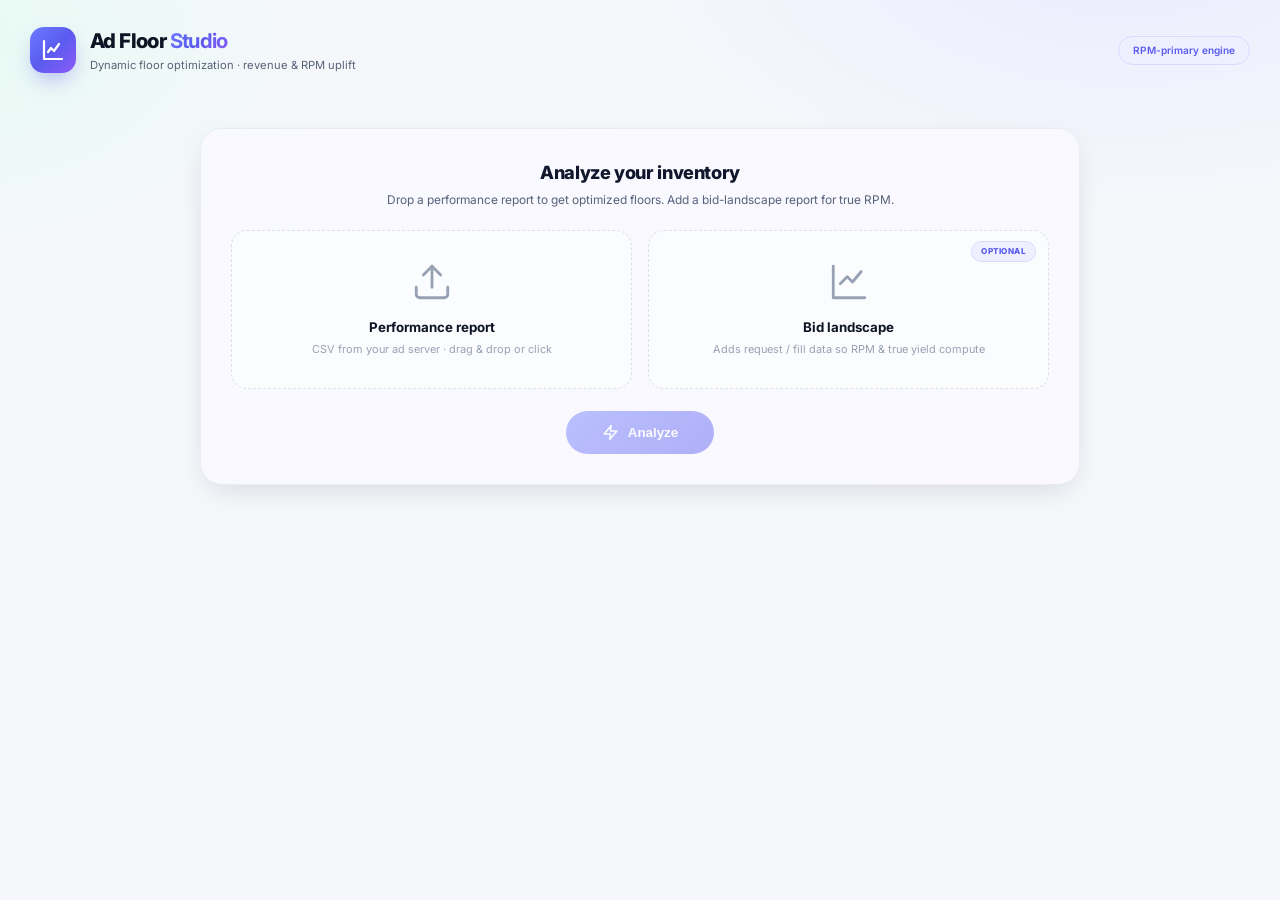
==== templates/index.html @ fa37f031 "feat: bid-landscape-driven dynamic floor engine + revamped UI Reworks the dynamic floors model from " ====
<!DOCTYPE html>
<html lang="en">
<head>
    <meta charset="UTF-8">
    <meta name="viewport" content="width=device-width, initial-scale=1.0">
    <meta name="description" content="Dynamic floor price optimization for ad units.">
    <title>Ad Floor Studio</title>
    <link rel="preconnect" href="https://fonts.googleapis.com">
    <link href="https://fonts.googleapis.com/css2?family=Inter:wght@400;500;600;700;800&display=swap" rel="stylesheet">
    <link rel="stylesheet" href="/static/style.css?v=20">
</head>
<body>
<div class="app">

    <!-- Header -->
    <header class="hdr">
        <div class="hdr-l">
            <div class="logo">
                <svg viewBox="0 0 24 24" fill="none" stroke="currentColor" stroke-width="2.2" stroke-linecap="round" stroke-linejoin="round"><path d="M3 3v18h18"/><path d="M7 14l3-4 3 3 5-7"/></svg>
            </div>
            <div>
                <h1>Ad Floor <b>Studio</b></h1>
                <div class="sub">Dynamic floor optimization · revenue &amp; RPM uplift</div>
            </div>
        </div>
        <span class="hdr-pill">RPM-primary engine</span>
    </header>

    <!-- Upload -->
    <section class="upload-wrap" id="upload-wrap">
        <div class="upload-card">
            <div class="upload-head">
                <h2>Analyze your inventory</h2>
                <p>Drop a performance report to get optimized floors. Add a bid-landscape report for true RPM.</p>
            </div>
            <div class="drops">
                <div class="drop" id="drop-main">
                    <svg class="ic" viewBox="0 0 24 24" fill="none" stroke="currentColor" stroke-width="1.6" stroke-linecap="round" stroke-linejoin="round"><path d="M21 15v4a2 2 0 0 1-2 2H5a2 2 0 0 1-2-2v-4"/><polyline points="17 8 12 3 7 8"/><line x1="12" y1="3" x2="12" y2="15"/></svg>
                    <h3>Performance report</h3>
                    <p>CSV from your ad server · drag &amp; drop or click</p>
                    <input type="file" id="file-main" accept=".csv" hidden>
                    <div class="file-chip" id="chip-main"><span id="name-main"></span><span class="x" id="x-main">&times;</span></div>
                </div>
                <div class="drop" id="drop-bid">
                    <span class="opt-tag">Optional</span>
                    <svg class="ic" viewBox="0 0 24 24" fill="none" stroke="currentColor" stroke-width="1.6" stroke-linecap="round" stroke-linejoin="round"><path d="M3 3v18h18"/><path d="M7 13l4-4 3 3 5-6"/></svg>
                    <h3>Bid landscape</h3>
                    <p>Adds request / fill data so RPM &amp; true yield compute</p>
                    <input type="file" id="file-bid" accept=".csv" hidden>
                    <div class="file-chip" id="chip-bid"><span id="name-bid"></span><span class="x" id="x-bid">&times;</span></div>
                </div>
            </div>
            <div class="analyze-row">
                <button class="btn-go" id="btn-go" disabled>
                    <svg width="17" height="17" viewBox="0 0 24 24" fill="none" stroke="currentColor" stroke-width="2.2" stroke-linecap="round" stroke-linejoin="round"><polygon points="13 2 3 14 12 14 11 22 21 10 12 10 13 2"/></svg>
                    Analyze
                </button>
            </div>
        </div>
    </section>

    <!-- Loading -->
    <div class="loader" id="loader">
        <div class="orbit"><span></span><span></span></div>
        <p>Crunching your inventory…</p>
        <small>Optimizing floors, projecting RPM, scoring outcomes</small>
    </div>

    <!-- Error -->
    <div class="err" id="err">
        <svg width="16" height="16" viewBox="0 0 24 24" fill="none" stroke="currentColor" stroke-width="2"><circle cx="12" cy="12" r="10"/><line x1="12" y1="8" x2="12" y2="13"/><line x1="12" y1="16.5" x2="12" y2="16.6"/></svg>
        <span id="err-msg"></span><span class="x" id="err-x">&times;</span>
    </div>

    <!-- Results -->
    <section class="results" id="results">

        <div class="kpis" id="kpis"></div>

        <h3 class="sec-title">Key insights</h3>
        <div class="insights" id="insights"></div>

        <div class="tabs" id="tabs">
            <span class="tab-glider" id="glider"></span>
            <button class="tab active" data-tab="basic">Country &amp; Device <span class="cnt" id="cnt-basic">0</span></button>
            <button class="tab" data-tab="detailed">Full Breakdown <span class="cnt" id="cnt-detailed">0</span></button>
            <button class="tab" data-tab="site">Sites</button>
            <button class="tab" data-tab="trends">Day-of-Week</button>
            <button class="tab" data-tab="history">History</button>
            <div class="tab-actions">
                <button class="btn-dl" id="btn-dl">
                    <svg width="14" height="14" viewBox="0 0 24 24" fill="none" stroke="currentColor" stroke-width="2.2" stroke-linecap="round" stroke-linejoin="round"><path d="M21 15v4a2 2 0 0 1-2 2H5a2 2 0 0 1-2-2v-4"/><polyline points="7 10 12 15 17 10"/><line x1="12" y1="15" x2="12" y2="3"/></svg>
                    Export CSV
                </button>
            </div>
        </div>

        <div class="meta" id="meta"></div>

        <div class="search" id="search">
            <svg width="16" height="16" viewBox="0 0 24 24" fill="none" stroke="currentColor" stroke-width="2"><circle cx="11" cy="11" r="8"/><line x1="21" y1="21" x2="16.65" y2="16.65"/></svg>
            <input type="text" id="search-in" placeholder="Search ad unit, country, device…">
        </div>

        <!-- Basic / Detailed share a host -->
        <div class="panel on" id="panel-basic"><div class="tbl-wrap"><table class="tbl" id="t-basic"></table></div></div>
        <div class="panel" id="panel-detailed"><div class="tbl-wrap"><table class="tbl" id="t-detailed"></table></div></div>

        <div class="panel" id="panel-site">
            <div class="sitekpis" id="site-kpis"></div>
            <div class="tbl-wrap"><table class="tbl" id="t-site"></table></div>
        </div>

        <div class="panel" id="panel-trends">
            <div class="trend-grid">
                <div class="card">
                    <h3>Network daily eCPM</h3>
                    <div class="bars" id="net-bars"></div>
                    <div class="note" id="net-note"></div>
                </div>
                <div class="card">
                    <h3>Site daily eCPM <select id="site-sel"></select></h3>
                    <div class="bars" id="site-bars"></div>
                    <div class="note" id="site-note"></div>
                </div>
            </div>
            <div class="card">
                <h3>Weekday vs weekend &amp; floor actions</h3>
                <div class="tbl-wrap" style="border:none;box-shadow:none"><table class="tbl" id="t-ww"></table></div>
            </div>
        </div>

        <div class="panel" id="panel-history"><div id="history"></div></div>

    </section>
</div>
<script src="/static/script.js?v=20"></script>
</body>
</html>
---- static/style.css ----
/* ════════════════════════════════════════════════════════════════════
   Ad Floor Studio — lightweight, animated, vanilla CSS
   ════════════════════════════════════════════════════════════════════ */
*,*::before,*::after{margin:0;padding:0;box-sizing:border-box}

:root{
    --bg:#f5f7fb;
    --surface:#ffffff;
    --surface-2:#fbfcfe;
    --border:#e8ecf4;
    --border-strong:#dbe1ec;
    --text:#0d1424;
    --text-2:#586277;
    --text-3:#98a1b3;
    --indigo:#5b5bf0;
    --indigo-2:#7c4dff;
    --indigo-soft:#eef0ff;
    --accent-grad:linear-gradient(135deg,#6d7bff 0%,#5b5bf0 50%,#8b5cf6 100%);
    --green:#0fae6e;--green-bg:#e9faf2;--green-bdr:#b7eccf;
    --red:#f0436a;--red-bg:#fdedf1;--red-bdr:#fac6d3;
    --amber:#e08600;--amber-bg:#fff6e6;
    --grey:#64748b;--grey-bg:#f3f5f9;--grey-bdr:#e3e8f0;
    --r:10px;--r-lg:16px;--r-xl:22px;
    --sh-xs:0 1px 2px rgba(13,20,36,.05);
    --sh-sm:0 2px 8px -2px rgba(13,20,36,.08);
    --sh-md:0 10px 30px -8px rgba(13,20,36,.14);
    --sh-lg:0 24px 60px -16px rgba(40,40,120,.28);
    --ease:cubic-bezier(.22,.61,.36,1);
    --ease-out:cubic-bezier(.16,1,.3,1);
}

html{font-size:14px}
body{
    font-family:'Inter',-apple-system,BlinkMacSystemFont,'Segoe UI',sans-serif;
    color:var(--text);line-height:1.5;min-height:100vh;-webkit-font-smoothing:antialiased;
    background:
        radial-gradient(900px 500px at 88% -8%,#e9ebff 0%,transparent 55%),
        radial-gradient(800px 460px at -6% 4%,#e6fbf3 0%,transparent 50%),
        var(--bg);
    background-attachment:fixed;
}
::selection{background:var(--indigo);color:#fff}

/* scrollbars */
*::-webkit-scrollbar{width:10px;height:10px}
*::-webkit-scrollbar-thumb{background:#cfd6e4;border-radius:20px;border:2px solid transparent;background-clip:content-box}
*::-webkit-scrollbar-thumb:hover{background:#b6bfd2;background-clip:content-box}

.app{max-width:1320px;margin:0 auto;padding:0 26px 80px}

/* ─── Header ─────────────────────────────────────────────────── */
.hdr{display:flex;align-items:center;justify-content:space-between;padding:26px 4px 22px;animation:drop .6s var(--ease-out) both}
.hdr-l{display:flex;align-items:center;gap:14px}
.logo{width:46px;height:46px;border-radius:14px;background:var(--accent-grad);display:grid;place-items:center;color:#fff;
    box-shadow:0 10px 24px -8px rgba(91,91,240,.6);animation:float 5s ease-in-out infinite}
.logo svg{width:24px;height:24px}
.hdr h1{font-size:1.45rem;font-weight:800;letter-spacing:-.03em}
.hdr h1 b{background:var(--accent-grad);-webkit-background-clip:text;background-clip:text;-webkit-text-fill-color:transparent}
.hdr .sub{font-size:.8rem;color:var(--text-2);margin-top:1px}
.hdr-pill{font-size:.72rem;font-weight:600;color:var(--indigo);background:var(--indigo-soft);
    border:1px solid #d7daff;border-radius:30px;padding:6px 14px}

/* ─── Upload ─────────────────────────────────────────────────── */
.upload-wrap{display:flex;justify-content:center;padding:32px 0 8px;animation:rise .7s var(--ease-out) both}
.upload-card{width:100%;max-width:880px;background:var(--surface);border:1px solid var(--border);
    border-radius:var(--r-xl);padding:30px;box-shadow:var(--sh-md);position:relative;overflow:hidden}
.upload-card::before{content:'';position:absolute;inset:0;background:var(--accent-grad);opacity:.04;pointer-events:none}
.upload-head{text-align:center;margin-bottom:22px}
.upload-head h2{font-size:1.3rem;font-weight:800;letter-spacing:-.02em}
.upload-head p{color:var(--text-2);font-size:.85rem;margin-top:4px}
.drops{display:grid;grid-template-columns:1fr 1fr;gap:16px}
@media(max-width:640px){.drops{grid-template-columns:1fr}}
.drop{position:relative;border:1.5px dashed var(--border-strong);border-radius:var(--r-lg);padding:30px 20px;
    text-align:center;cursor:pointer;transition:all .25s var(--ease);background:var(--surface-2)}
.drop:hover{border-color:var(--indigo);background:var(--indigo-soft);transform:translateY(-3px);box-shadow:var(--sh-sm)}
.drop.drag{border-color:var(--indigo);background:var(--indigo-soft);transform:scale(1.015)}
.drop.filled{border-style:solid;border-color:var(--green);background:var(--green-bg)}
.drop .ic{width:42px;height:42px;color:var(--text-3);margin:0 auto 10px;transition:color .25s,transform .25s}
.drop:hover .ic{color:var(--indigo);transform:translateY(-2px)}
.drop.filled .ic{color:var(--green)}
.drop h3{font-size:.95rem;font-weight:700}
.drop p{font-size:.78rem;color:var(--text-3);margin-top:3px}
.opt-tag{position:absolute;top:10px;right:12px;font-size:.58rem;font-weight:800;letter-spacing:.06em;text-transform:uppercase;
    color:var(--indigo);background:var(--indigo-soft);border:1px solid #d7daff;border-radius:20px;padding:3px 9px}
.file-chip{display:none;align-items:center;gap:7px;justify-content:center;margin-top:12px;font-size:.78rem;
    font-weight:600;color:var(--green);animation:pop .35s var(--ease-out)}
.file-chip .x{cursor:pointer;color:var(--text-3);font-size:1rem;line-height:1;padding:0 2px}
.file-chip .x:hover{color:var(--red)}
.analyze-row{display:flex;justify-content:center;margin-top:22px}
.btn-go{display:inline-flex;align-items:center;gap:9px;padding:13px 36px;font-size:.95rem;font-weight:700;color:#fff;
    background:var(--accent-grad);background-size:200% 100%;border:none;border-radius:30px;cursor:pointer;
    box-shadow:0 12px 26px -10px rgba(91,91,240,.7);transition:all .3s var(--ease);background-position:0 0}
.btn-go:hover:not(:disabled){background-position:100% 0;transform:translateY(-2px);box-shadow:0 16px 32px -10px rgba(91,91,240,.8)}
.btn-go:active:not(:disabled){transform:translateY(0)}
.btn-go:disabled{opacity:.45;cursor:not-allowed;box-shadow:none}

/* ─── Loading ────────────────────────────────────────────────── */
.loader{display:none;flex-direction:column;align-items:center;gap:18px;padding:70px 0;animation:fade .3s}
.loader.on{display:flex}
.orbit{width:54px;height:54px;position:relative}
.orbit span{position:absolute;inset:0;border:3px solid transparent;border-radius:50%}
.orbit span:nth-child(1){border-top-color:var(--indigo);animation:spin .9s linear infinite}
.orbit span:nth-child(2){border-right-color:var(--indigo-2);animation:spin 1.4s linear infinite reverse;inset:7px}
.loader p{font-weight:600;color:var(--text-2)}
.loader small{color:var(--text-3);font-size:.78rem}

/* ─── Error ──────────────────────────────────────────────────── */
.err{display:none;align-items:center;gap:9px;background:var(--red-bg);border:1px solid var(--red-bdr);
    border-radius:var(--r);padding:12px 16px;margin:16px 0;color:var(--red);font-size:.83rem;font-weight:600;animation:pop .3s}
.err.on{display:flex}
.err .x{margin-left:auto;cursor:pointer;opacity:.6}.err .x:hover{opacity:1}

/* ─── Results ────────────────────────────────────────────────── */
.results{display:none}
.results.on{display:block;animation:fade .4s}

/* KPI strip */
.kpis{display:grid;grid-template-columns:repeat(auto-fit,minmax(180px,1fr));gap:16px;margin:28px 0}
.kpi{position:relative;overflow:hidden;background:var(--surface);border:1px solid var(--border);border-radius:var(--r-lg);
    padding:18px 20px;box-shadow:var(--sh-xs);opacity:0;transform:translateY(14px);
    animation:rise .55s var(--ease-out) forwards;transition:transform .25s var(--ease),box-shadow .25s}
.kpi:hover{transform:translateY(-4px);box-shadow:var(--sh-md)}
.kpi::after{content:'';position:absolute;left:0;top:0;bottom:0;width:4px;background:var(--accent-grad);
    transform:scaleY(0);transform-origin:top;animation:growY .6s var(--ease-out) .2s forwards}
.kpi.up::after{background:linear-gradient(180deg,#22c55e,#0fae6e)}
.kpi.down::after{background:linear-gradient(180deg,#fb7185,#f0436a)}
.kpi .lbl{font-size:.68rem;font-weight:700;letter-spacing:.07em;text-transform:uppercase;color:var(--text-3)}
.kpi .val{font-size:1.85rem;font-weight:800;letter-spacing:-.02em;margin-top:6px;line-height:1.05;font-variant-numeric:tabular-nums}
.kpi .sub{font-size:.72rem;color:var(--text-2);margin-top:4px}
.kpi .sub.pos{color:var(--green);font-weight:700}.kpi .sub.neg{color:var(--red);font-weight:700}

/* Insights */
.sec-title{font-size:.95rem;font-weight:700;margin:6px 2px 14px}
.insights{display:grid;grid-template-columns:repeat(auto-fit,minmax(250px,1fr));gap:14px;margin-bottom:26px}
.ins{background:var(--surface);border:1px solid var(--border);border-radius:var(--r-lg);padding:16px 18px;
    box-shadow:var(--sh-xs);opacity:0;transform:translateY(14px);animation:rise .5s var(--ease-out) forwards;
    transition:transform .25s,box-shadow .25s}
.ins:hover{transform:translateY(-3px);box-shadow:var(--sh-sm)}
.ins h4{font-size:.82rem;font-weight:700;display:flex;align-items:center;gap:7px;margin-bottom:9px}
.ins .em{font-size:.95rem}
.ins ul{list-style:none}
.ins li{font-size:.76rem;color:var(--text-2);padding:4px 0;line-height:1.45;border-bottom:1px solid var(--border)}
.ins li:last-child{border-bottom:none}

/* Tabs */
.tabs{position:relative;display:flex;align-items:center;gap:4px;flex-wrap:wrap;
    background:var(--surface);border:1px solid var(--border);border-radius:30px;padding:5px;margin-bottom:18px;box-shadow:var(--sh-xs)}
.tab{position:relative;z-index:1;display:inline-flex;align-items:center;gap:6px;padding:9px 16px;font-size:.8rem;
    font-weight:600;color:var(--text-2);background:none;border:none;border-radius:24px;cursor:pointer;transition:color .25s;white-space:nowrap}
.tab:hover{color:var(--text)}
.tab.active{color:#fff}
.tab .cnt{font-size:.66rem;background:var(--grey-bg);color:var(--text-2);padding:1px 7px;border-radius:20px;font-weight:700;transition:all .25s}
.tab.active .cnt{background:rgba(255,255,255,.25);color:#fff}
.tab-glider{position:absolute;z-index:0;top:5px;height:calc(100% - 10px);border-radius:24px;background:var(--accent-grad);
    box-shadow:0 6px 16px -6px rgba(91,91,240,.7);transition:transform .35s var(--ease),width .35s var(--ease);left:0}
.tab-actions{margin-left:auto;display:flex;gap:8px;padding-right:4px}
.btn-dl{display:inline-flex;align-items:center;gap:6px;padding:8px 15px;font-size:.78rem;font-weight:700;color:var(--indigo);
    background:var(--indigo-soft);border:1px solid #d7daff;border-radius:24px;cursor:pointer;transition:all .25s}
.btn-dl:hover{background:var(--indigo);color:#fff;transform:translateY(-1px)}

.meta{font-size:.74rem;color:var(--text-3);margin:0 4px 12px}

/* Search */
.search{position:relative;margin-bottom:14px;display:none}
.search.on{display:block;animation:fade .3s}
.search svg{position:absolute;left:14px;top:50%;transform:translateY(-50%);color:var(--text-3)}
.search input{width:100%;background:var(--surface);border:1px solid var(--border);border-radius:24px;
    padding:11px 16px 11px 42px;color:var(--text);font:inherit;font-size:.85rem;outline:none;box-shadow:var(--sh-xs);transition:.2s}
.search input:focus{border-color:var(--indigo);box-shadow:0 0 0 4px var(--indigo-soft)}

/* Panels */
.panel{display:none}.panel.on{display:block;animation:fade .35s}

/* Tables */
.tbl-wrap{overflow-x:auto;background:var(--surface);border:1px solid var(--border);border-radius:var(--r-lg);box-shadow:var(--sh-xs)}
table.tbl{width:100%;border-collapse:collapse;font-size:.8rem}
.tbl thead th{position:sticky;top:0;z-index:2;background:var(--surface-2);text-align:left;padding:11px 13px;
    font-size:.68rem;font-weight:700;text-transform:uppercase;letter-spacing:.05em;color:var(--text-3);
    border-bottom:1px solid var(--border);white-space:nowrap;user-select:none}
.tbl th.s{cursor:pointer;transition:color .2s}.tbl th.s:hover{color:var(--indigo)}
.tbl th.asc::after{content:' ▲';font-size:.55rem;color:var(--indigo)}
.tbl th.desc::after{content:' ▼';font-size:.55rem;color:var(--indigo)}
.tbl td{padding:10px 13px;border-bottom:1px solid var(--border);vertical-align:middle;white-space:nowrap}
.tbl tbody tr{transition:background .15s}
.tbl tbody tr:hover{background:var(--surface-2)}
.tbl tbody tr:last-child td{border-bottom:none}
.tbl td.au{max-width:230px;overflow:hidden;text-overflow:ellipsis;font-weight:600}
.tbl td.reason{max-width:280px;white-space:normal;font-size:.73rem;color:var(--text-2);line-height:1.4}
.tbl td.num{text-align:right;font-variant-numeric:tabular-nums}
.tr-in{animation:rowIn .4s var(--ease-out) both}
.lft-inc{box-shadow:inset 3px 0 0 var(--green)}
.lft-dec{box-shadow:inset 3px 0 0 var(--red)}

/* badges */
.bdg{display:inline-block;padding:2px 10px;border-radius:20px;font-size:.66rem;font-weight:700;text-transform:uppercase;letter-spacing:.03em}
.bdg.inc{background:var(--green-bg);color:var(--green);border:1px solid var(--green-bdr)}
.bdg.dec{background:var(--red-bg);color:var(--red);border:1px solid var(--red-bdr)}
.bdg.nc{background:var(--grey-bg);color:var(--grey);border:1px solid var(--grey-bdr)}
.conf-High{color:var(--green);font-weight:700}
.conf-Medium{color:var(--amber);font-weight:700}
.conf-Low{color:var(--text-3);font-weight:600}
.empty{text-align:center;padding:48px;color:var(--text-3)}

/* Site cards + rev bar */
.sitekpis{display:grid;grid-template-columns:repeat(auto-fit,minmax(170px,1fr));gap:14px;margin-bottom:18px}
.revbar{height:8px;background:var(--grey-bg);border-radius:6px;min-width:80px;overflow:hidden;flex:1}
.revbar i{display:block;height:100%;border-radius:6px;background:var(--accent-grad);width:0;transition:width 1s var(--ease-out)}
.revcell{display:flex;align-items:center;gap:9px}
.revcell span{font-size:.74rem;color:var(--text-2);min-width:42px;text-align:right}

/* Trends */
.trend-grid{display:grid;grid-template-columns:1fr 1fr;gap:18px;margin-bottom:22px}
@media(max-width:820px){.trend-grid{grid-template-columns:1fr}}
.card{background:var(--surface);border:1px solid var(--border);border-radius:var(--r-lg);padding:20px;box-shadow:var(--sh-xs)}
.card h3{font-size:.9rem;font-weight:700;margin-bottom:16px;display:flex;justify-content:space-between;align-items:center}
.card select{background:var(--surface-2);border:1px solid var(--border);border-radius:8px;padding:5px 10px;font:inherit;font-size:.78rem;color:var(--text);outline:none;cursor:pointer}
.bars .row{display:flex;align-items:center;gap:10px;margin-bottom:11px}
.bars .day{width:84px;font-size:.78rem;font-weight:600;color:var(--text-2)}
.bars .track{flex:1;height:18px;background:var(--grey-bg);border-radius:6px;overflow:hidden}
.bars .fill{height:100%;width:0;border-radius:6px;background:var(--accent-grad);transition:width .9s var(--ease-out)}
.bars .fill.best{background:linear-gradient(90deg,#22c55e,#0fae6e)}
.bars .fill.worst{background:linear-gradient(90deg,#fb7185,#f0436a)}
.bars .v{width:120px;text-align:right;font-size:.76rem;font-weight:600;color:var(--text-2);font-variant-numeric:tabular-nums}
.note{margin-top:16px;padding:13px;background:var(--surface-2);border-radius:var(--r);font-size:.8rem;color:var(--text-2);line-height:1.5}

/* generic fade-up util used for staggering sections */
.reveal{opacity:0;transform:translateY(16px);animation:rise .55s var(--ease-out) forwards}

/* ─── Keyframes ──────────────────────────────────────────────── */
@keyframes spin{to{transform:rotate(360deg)}}
@keyframes fade{from{opacity:0}to{opacity:1}}
@keyframes pop{from{opacity:0;transform:scale(.9)}to{opacity:1;transform:scale(1)}}
@keyframes rise{from{opacity:0;transform:translateY(16px)}to{opacity:1;transform:translateY(0)}}
@keyframes drop{from{opacity:0;transform:translateY(-14px)}to{opacity:1;transform:translateY(0)}}
@keyframes rowIn{from{opacity:0;transform:translateY(8px)}to{opacity:1;transform:translateY(0)}}
@keyframes growY{to{transform:scaleY(1)}}
@keyframes float{0%,100%{transform:translateY(0)}50%{transform:translateY(-5px)}}

@media(prefers-reduced-motion:reduce){
    *{animation-duration:.01ms!important;animation-iteration-count:1!important;transition-duration:.01ms!important}
}
@media(max-width:768px){.app{padding:0 14px 50px}.hdr-pill{display:none}}
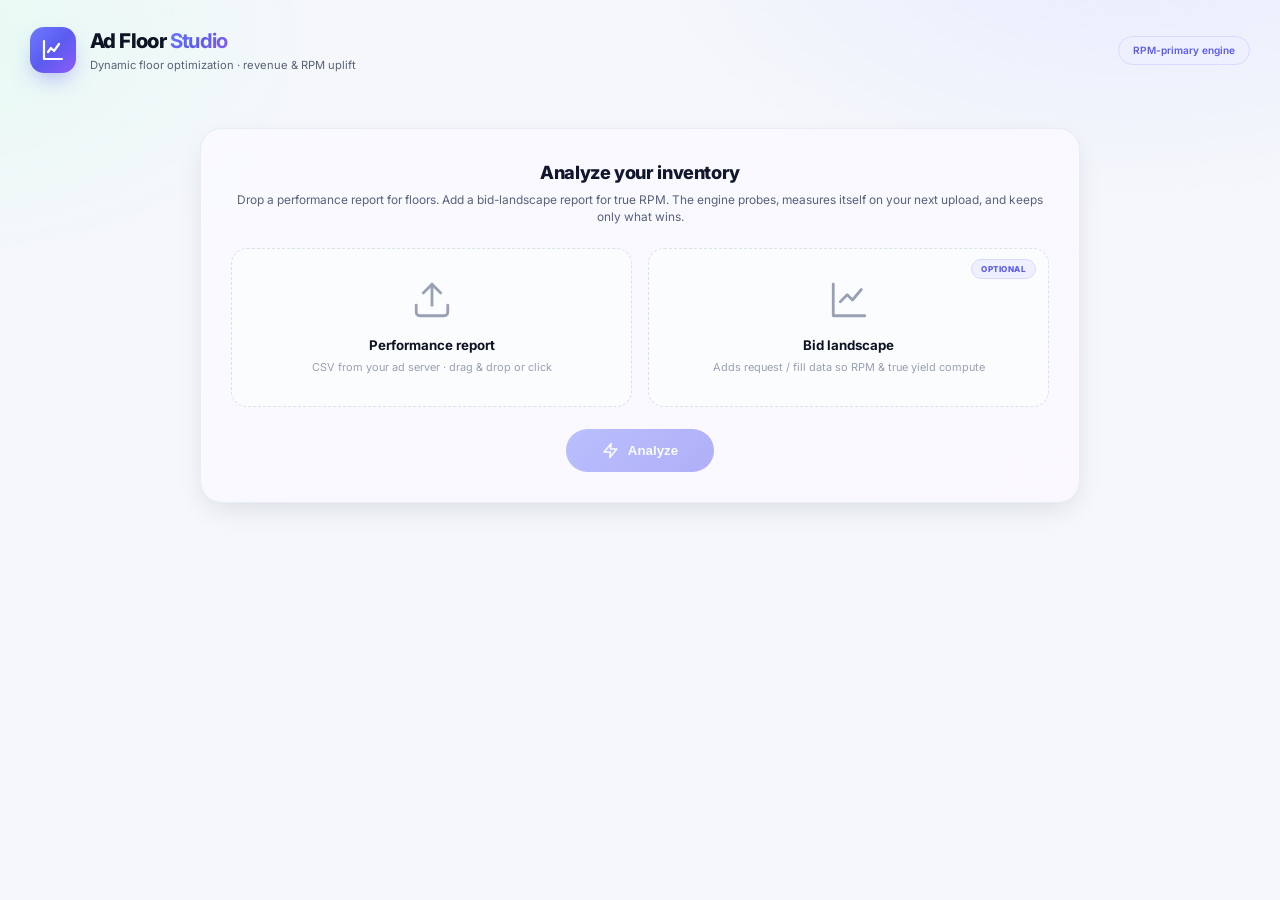
==== commit b965df5a: "feat: self-sufficient probe loop, memory-safe loaders, SSP fix Engine - Self-sufficient probe contro" ====
--- a/templates/index.html
+++ b/templates/index.html
@@ -7,7 +7,7 @@
     <title>Ad Floor Studio</title>
     <link rel="preconnect" href="https://fonts.googleapis.com">
     <link href="https://fonts.googleapis.com/css2?family=Inter:wght@400;500;600;700;800&display=swap" rel="stylesheet">
-    <link rel="stylesheet" href="/static/style.css?v=20">
+    <link rel="stylesheet" href="/static/style.css?v=22">
 </head>
 <body>
 <div class="app">
@@ -31,7 +31,7 @@
         <div class="upload-card">
             <div class="upload-head">
                 <h2>Analyze your inventory</h2>
-                <p>Drop a performance report to get optimized floors. Add a bid-landscape report for true RPM.</p>
+                <p>Drop a performance report for floors. Add a bid-landscape report for true RPM. The engine probes, measures itself on your next upload, and keeps only what wins.</p>
             </div>
             <div class="drops">
                 <div class="drop" id="drop-main">
@@ -134,6 +134,6 @@
 
     </section>
 </div>
-<script src="/static/script.js?v=20"></script>
+<script src="/static/script.js?v=22"></script>
 </body>
 </html>
--- a/static/style.css
+++ b/static/style.css
@@ -68,8 +68,7 @@
 .upload-head{text-align:center;margin-bottom:22px}
 .upload-head h2{font-size:1.3rem;font-weight:800;letter-spacing:-.02em}
 .upload-head p{color:var(--text-2);font-size:.85rem;margin-top:4px}
-.drops{display:grid;grid-template-columns:1fr 1fr;gap:16px}
-@media(max-width:640px){.drops{grid-template-columns:1fr}}
+.drops{display:grid;grid-template-columns:repeat(auto-fit,minmax(220px,1fr));gap:16px}
 .drop{position:relative;border:1.5px dashed var(--border-strong);border-radius:var(--r-lg);padding:30px 20px;
     text-align:center;cursor:pointer;transition:all .25s var(--ease);background:var(--surface-2)}
 .drop:hover{border-color:var(--indigo);background:var(--indigo-soft);transform:translateY(-3px);box-shadow:var(--sh-sm)}
